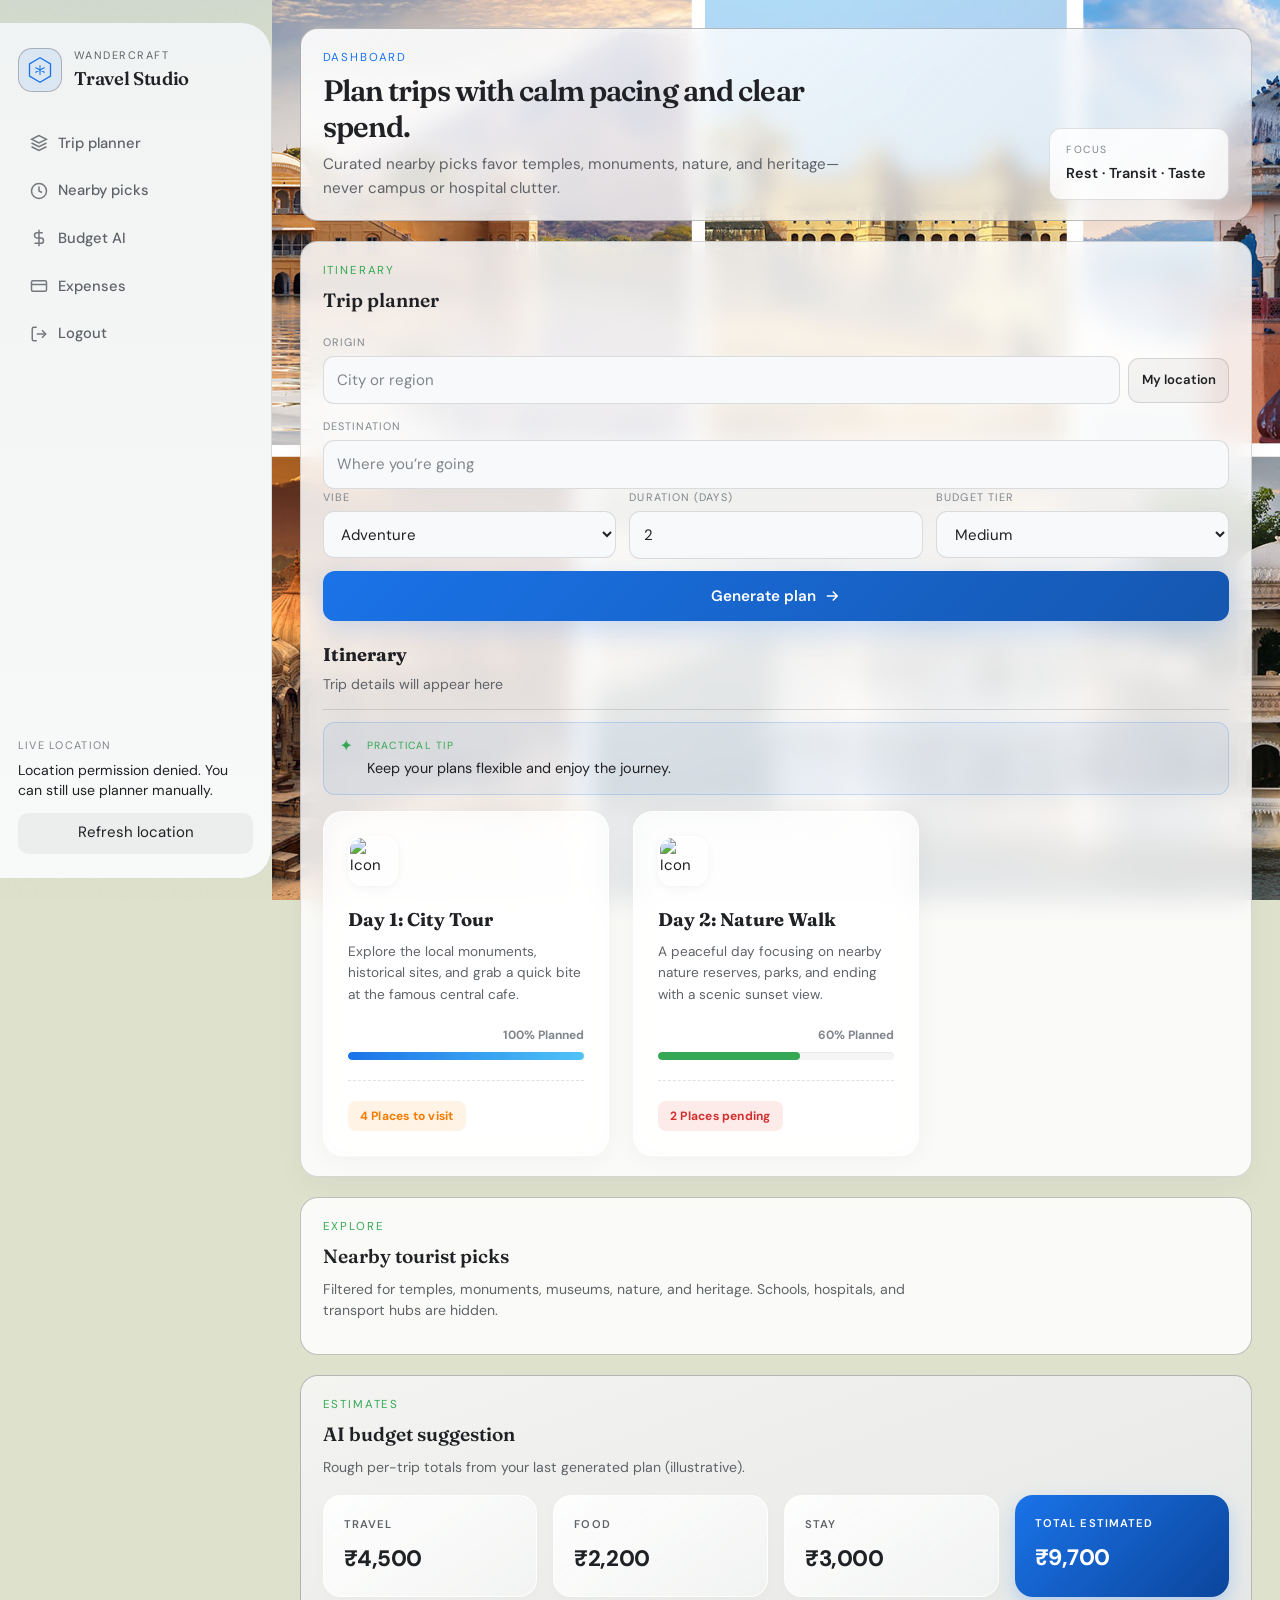
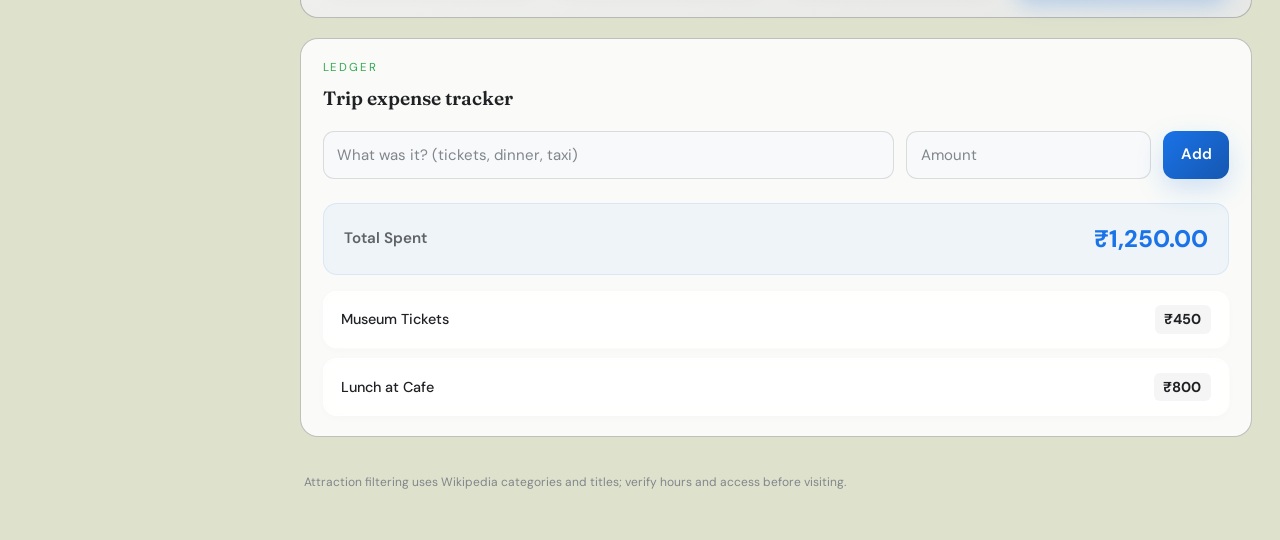
==== index.html @ 60b739f8 "Add files via upload" ====
<!DOCTYPE html>
<html lang="en">
<head>
  <meta charset="UTF-8" />
  <meta name="viewport" content="width=device-width, initial-scale=1.0" />
  <title>WanderCraft — Travel Dashboard</title>
  <link rel="preconnect" href="https://fonts.googleapis.com" />
  <link rel="preconnect" href="https://fonts.gstatic.com" crossorigin />
  <link href="https://fonts.googleapis.com/css2?family=Fraunces:ital,opsz,wght@9..144,500;9..144,600;9..144,700&family=DM+Sans:ital,opsz,wght@0,9..40,400;0,9..40,500;0,9..40,600;0,9..40,700&display=swap" rel="stylesheet" />
  <link rel="stylesheet" href="styles.css" />
</head>
<body>
  <div class="bg-mesh" aria-hidden="true"></div>
  <div class="bg-noise" aria-hidden="true"></div>

  <div class="app-shell">
    <aside class="sidebar">
      <div class="brand">
        <div class="brand__icon" aria-hidden="true">
          <svg width="28" height="28" viewBox="0 0 32 32" fill="none"><path d="M16 2L4 9v14l12 7 12-7V9L16 2z" stroke="currentColor" stroke-width="1.5" stroke-linejoin="round"/><path d="M16 11v10M11 13.5l10 5M21 13.5l-10 5" stroke="currentColor" stroke-width="1.2" stroke-linecap="round"/></svg>
        </div>
        <div>
          <p class="brand__eyebrow">WanderCraft</p>
          <h1 class="brand__title">Travel Studio</h1>
        </div>
      </div>

      <nav class="nav" aria-label="Primary">
        <a class="nav__link" href="#planner">
          <span class="nav__icon" aria-hidden="true"><svg width="18" height="18" viewBox="0 0 24 24" fill="none" stroke="currentColor" stroke-width="2"><path d="M12 2L2 7l10 5 10-5-10-5zM2 17l10 5 10-5M2 12l10 5 10-5"/></svg></span>
          Trip planner
        </a>
        <a class="nav__link" href="#nearby">
          <span class="nav__icon" aria-hidden="true"><svg width="18" height="18" viewBox="0 0 24 24" fill="none" stroke="currentColor" stroke-width="2"><circle cx="12" cy="12" r="10"/><path d="M12 6v6l4 2"/></svg></span>
          Nearby picks
        </a>
        <a class="nav__link" href="#budget">
          <span class="nav__icon" aria-hidden="true"><svg width="18" height="18" viewBox="0 0 24 24" fill="none" stroke="currentColor" stroke-width="2"><path d="M12 1v22M17 5H9.5a3.5 3.5 0 000 7h5a3.5 3.5 0 010 7H6"/></svg></span>
          Budget AI
        </a>
        <a class="nav__link" href="#expenses">
          <span class="nav__icon" aria-hidden="true"><svg width="18" height="18" viewBox="0 0 24 24" fill="none" stroke="currentColor" stroke-width="2"><rect x="2" y="5" width="20" height="14" rx="2"/><path d="M2 10h20"/></svg></span>
          Expenses
        </a>
        <a class="nav__link" href="login.html">
          <span class="nav__icon" aria-hidden="true"><svg width="18" height="18" viewBox="0 0 24 24" fill="none" stroke="currentColor" stroke-width="2"><path d="M9 21H5a2 2 0 0 1-2-2V5a2 2 0 0 1 2-2h4"/><path d="M16 17l5-5-5-5"/><path d="M21 12H9"/></svg></span>
          Logout
        </a>
      </nav>

      <div class="sidebar-card">
        <p class="sidebar-card__label">Live location</p>
        <p id="location-text" class="sidebar-card__value">Detecting…</p>
        <button id="detect-btn" class="btn btn--sidebar" type="button">Refresh location</button>
      </div>
    </aside>

    <main class="dashboard">
      <header class="hero">
        <div class="hero__copy">
          <p class="eyebrow">Dashboard</p>
          <h2 class="hero__title">Plan trips with calm pacing and clear spend.</h2>
          <p class="hero__sub">Curated nearby picks favor temples, monuments, nature, and heritage—never campus or hospital clutter.</p>
        </div>
        <div class="hero__stat" aria-hidden="true">
          <span class="hero__stat-label">Focus</span>
          <span class="hero__stat-value">Rest · Transit · Taste</span>
        </div>
      </header>

      <section class="panel panel--elevated" id="planner">
        <div class="panel__head">
          <div>
            <p class="eyebrow eyebrow--panel">Itinerary</p>
            <h3 class="panel__title">Trip planner</h3>
          </div>
        </div>
        <form id="trip-form" class="trip-form">
          <div class="field-grid">
            <label class="field">
              <span>Origin</span>
              <div class="field-inline">
                <input id="origin" name="origin" placeholder="City or region" required autocomplete="address-level2" />
                <button id="origin-location-btn" class="btn btn--field-action" type="button" title="Use current location as origin">
                  My location
                </button>
              </div>
            </label>
            <label class="field">
              <span>Destination</span>
              <input id="destination" name="destination" placeholder="Where you’re going" required />
            </label>
          </div>
          <div class="field-grid field-grid--3">
            <label class="field">
              <span>Vibe</span>
              <select id="vibe" name="vibe">
                <option value="adventure">Adventure</option>
                <option value="chill">Chill</option>
                <option value="history">History</option>
                <option value="food">Food</option>
                <option value="nature">Nature</option>
              </select>
            </label>
            <label class="field">
              <span>Duration (days)</span>
              <input id="duration" name="duration" type="number" min="1" max="14" value="2" />
            </label>
            <label class="field">
              <span>Budget tier</span>
              <select id="budget-tier" name="budget">
                <option value="low">Low</option>
                <option value="medium" selected>Medium</option>
                <option value="high">High</option>
              </select>
            </label>
          </div>
          <button class="btn btn--primary" type="submit">
            <span>Generate plan</span>
            <svg class="btn__chev" width="18" height="18" viewBox="0 0 24 24" fill="none" stroke="currentColor" stroke-width="2" aria-hidden="true"><path d="M5 12h14M13 6l6 6-6 6"/></svg>
          </button>
        </form>

        <div class="itinerary-wrap" id="result-section">
          <div class="result-bar">
            <h4 id="result-heading" class="result-bar__title" tabindex="-1">Itinerary</h4>
            <p id="result-meta" class="result-bar__meta">Trip details will appear here</p>
          </div>
          <div class="tip-card">
            <div class="tip-card__icon" aria-hidden="true">✦</div>
            <div>
              <p class="tip-card__label">Practical tip</p>
              <p id="tip-text" class="tip-card__body">Keep your plans flexible and enjoy the journey.</p>
            </div>
          </div>
          
          <div id="itinerary" class="itinerary-grid">
            
            <div class="itinerary-card">
              <div class="itinerary-card__header">
                <img src="https://via.placeholder.com/50" alt="Icon" class="itinerary-card__icon">
              </div>
              <div class="itinerary-card__body">
                <h3 class="itinerary-card__title">Day 1: City Tour</h3>
                <p class="itinerary-card__desc">Explore the local monuments, historical sites, and grab a quick bite at the famous central cafe.</p>
              </div>
              <div class="itinerary-card__progress">
                <div class="progress-info"><span>100% Planned</span></div>
                <div class="progress-bar"><div class="progress-fill" style="width: 100%;"></div></div>
              </div>
              <div class="itinerary-card__footer">
                <span class="status-tag status--warning">4 Places to visit</span>
              </div>
            </div>

            <div class="itinerary-card">
              <div class="itinerary-card__header">
                <img src="https://via.placeholder.com/50" alt="Icon" class="itinerary-card__icon">
              </div>
              <div class="itinerary-card__body">
                <h3 class="itinerary-card__title">Day 2: Nature Walk</h3>
                <p class="itinerary-card__desc">A peaceful day focusing on nearby nature reserves, parks, and ending with a scenic sunset view.</p>
              </div>
              <div class="itinerary-card__progress">
                <div class="progress-info"><span>60% Planned</span></div>
                <div class="progress-bar"><div class="progress-fill" style="width: 60%; background: var(--accent-2);"></div></div>
              </div>
              <div class="itinerary-card__footer">
                <span class="status-tag status--danger">2 Places pending</span>
              </div>
            </div>

          </div>
          </div>
      </section>

      <section class="panel" id="nearby">
        <div class="panel__head panel__head--split">
          <div>
            <p class="eyebrow eyebrow--panel">Explore</p>
            <h3 class="panel__title">Nearby tourist picks</h3>
            <p class="panel__lede">Filtered for temples, monuments, museums, nature, and heritage. Schools, hospitals, and transport hubs are hidden.</p>
          </div>
        </div>
        <div id="places" class="places-grid" role="list"></div>
      </section>

      <section class="panel panel--budget" id="budget">
        <div class="panel__head">
          <div>
            <p class="eyebrow eyebrow--panel">Estimates</p>
            <h3 class="panel__title">AI budget suggestion</h3>
            <p class="panel__lede">Rough per-trip totals from your last generated plan (illustrative).</p>
          </div>
        </div>
        <div id="budget-summary" class="budget-grid">
          <div class="budget-box">
            <p>Travel</p>
            <strong>₹4,500</strong>
          </div>
          <div class="budget-box">
            <p>Food</p>
            <strong>₹2,200</strong>
          </div>
          <div class="budget-box">
            <p>Stay</p>
            <strong>₹3,000</strong>
          </div>
          <div class="budget-box budget-box--total">
            <p>Total Estimated</p>
            <strong>₹9,700</strong>
          </div>
        </div>
      </section>

      <section class="panel" id="expenses">
        <div class="panel__head">
          <div>
            <p class="eyebrow eyebrow--panel">Ledger</p>
            <h3 class="panel__title">Trip expense tracker</h3>
          </div>
        </div>
        <form id="expense-form" class="expense-form">
          <input type="text" id="expense-note" placeholder="What was it? (tickets, dinner, taxi)" required />
          <input type="number" id="expense-amount" placeholder="Amount" step="0.01" min="0" required />
          <button class="btn btn--primary btn--compact" type="submit">Add</button>
        </form>
        <div class="expense-total">Total Spent <span id="expense-total">₹1,250.00</span></div>
        <ul id="expense-list" class="expense-list">
          <li>
            <span>Museum Tickets</span>
            <strong>₹450</strong>
          </li>
          <li>
            <span>Lunch at Cafe</span>
            <strong>₹800</strong>
          </li>
        </ul>
      </section>

      <p class="fine-print">Attraction filtering uses Wikipedia categories and titles; verify hours and access before visiting.</p>
    </main>
  </div>

  <script src="app.js"></script>
</body>
</html>
---- styles.css ----
/* WanderCraft — Dashboard UI (Refined & Modernized) */

:root {
  --bg-deep: #f8f9fa;
  --bg: #ffffff;
  --sidebar: #f1f3f4;
  --surface: #ffffff;
  --surface-2: #f8f9fa;
  --elevated: rgba(255, 255, 255, 0.9);
  --text: #202124;
  --muted: #5f6368;
  --muted-2: #80868b;
  --accent: #1a73e8;
  --accent-2: #34a853;
  --accent-dim: rgba(26, 115, 232, 0.1);
  --line: rgba(0, 0, 0, 0.12);
  --line-strong: rgba(0, 0, 0, 0.24);
  --radius: 18px;
  --radius-sm: 12px;
  --shadow: 0 2px 10px rgba(0, 0, 0, 0.1);
  --font: "DM Sans", system-ui, sans-serif;
  --font-display: "Fraunces", Georgia, serif;
}

*,
*::before,
*::after {
  box-sizing: border-box;
}

html {
  scroll-behavior: smooth;
}

body {
  margin: 0;
  min-height: 100vh;
  font-family: var(--font);
  font-size: 15px;
  line-height: 1.55;
  color: var(--text);
  background: #dee1cc;
}

.bg-mesh {
  position: fixed;
  inset: 0;
  pointer-events: none;
  z-index: 0;
  background:
    radial-gradient(ellipse 80% 50% at 10% -10%, rgba(26, 115, 232, 0.1), transparent 55%),
    radial-gradient(ellipse 60% 40% at 90% 10%, rgba(52, 168, 83, 0.08), transparent 50%),
    radial-gradient(ellipse 50% 35% at 50% 100%, rgba(251, 188, 5, 0.06), transparent 45%);
}

.bg-noise {
  position: fixed;
  inset: 0;
  pointer-events: none;
  z-index: 0;
  opacity: 0.035;
  background-image: url("data:image/svg+xml,%3Csvg viewBox='0 0 256 256' xmlns='http://www.w3.org/2000/svg'%3E%3Cfilter id='n'%3E%3CfeTurbulence type='fractalNoise' baseFrequency='0.85' numOctaves='3'/%3E%3C/filter%3E%3Crect width='100%25' height='100%25' filter='url(%23n)'/%3E%3C/svg%3E");
}

.app-shell {
  position: relative;
  z-index: 1;
  display: grid;
  grid-template-columns: minmax(0, 1fr);
  min-height: 100vh;
}

/* Sidebar */
.sidebar {
  position: fixed;
  left: 0;
  top: 2.5vh;
  border-radius: 0px 30px 30px 0px;
  align-self: start;
  width: 272px;
  height: 95vh;
  padding: 1.5rem 1.1rem;
  border-right: 1px solid var(--line);
  background: linear-gradient(180deg, rgba(241, 243, 244, 0.98) 0%, rgba(248, 249, 250, 0.98) 100%);
  backdrop-filter: blur(12px);
  -webkit-backdrop-filter: blur(12px);
  display: flex;
  flex-direction: column;
}

.brand {
  display: flex;
  gap: 0.75rem;
  align-items: center;
  margin-bottom: 1.75rem;
}

.brand__icon {
  width: 44px;
  height: 44px;
  border-radius: 14px;
  display: grid;
  place-items: center;
  color: var(--accent);
  background: var(--accent-dim);
  border: 1px solid var(--line-strong);
}

.brand__eyebrow {
  margin: 0;
  font-size: 0.68rem;
  letter-spacing: 0.14em;
  text-transform: uppercase;
  color: var(--muted);
}

.brand__title {
  margin: 0.1rem 0 0;
  font-family: var(--font-display);
  font-size: 1.15rem;
  font-weight: 600;
  letter-spacing: -0.02em;
}

.nav {
  display: flex;
  flex-direction: column;
  gap: 0.25rem;
  flex: 1;
}

.nav__link {
  display: flex;
  align-items: center;
  gap: 0.65rem;
  padding: 0.65rem 0.75rem;
  border-radius: var(--radius-sm);
  color: var(--muted);
  text-decoration: none;
  font-size: 0.92rem;
  font-weight: 500;
  transition: background 0.2s, color 0.2s, transform 0.15s;
}

.nav__link:hover {
  color: var(--text);
  background: rgba(0, 0, 0, 0.04);
}

.nav__link:focus-visible {
  outline: 2px solid var(--accent);
  outline-offset: 2px;
}

.nav__icon {
  display: grid;
  place-items: center;
  opacity: 0.85;
}

.sidebar-card {
  margin-top: auto;
  padding-top: 1.25rem;
}

.sidebar-card__label {
  margin: 0 0 0.35rem;
  font-size: 0.68rem;
  letter-spacing: 0.12em;
  text-transform: uppercase;
  color: var(--muted-2);
}

.sidebar-card__value {
  margin: 0 0 0.75rem;
  font-size: 0.88rem;
  color: var(--text);
  line-height: 1.45;
}

.btn--sidebar {
  width: 100%;
  padding: 0.55rem 0.75rem;
  font-size: 0.85rem;
  font-weight: 600;
  color: var(--text);
  background: rgba(0, 0, 0, 0.05);
  border: 1px solid var(--line);
  border-radius: 10px;
  cursor: pointer;
  transition: border-color 0.2s, background 0.2s;
}

.btn--sidebar:hover {
  border-color: var(--line-strong);
  background: rgba(0, 0, 0, 0.08);
}

/* Dashboard Content Area */
.dashboard {
  margin-left: 272px;
  padding: 1.75rem 1.75rem 3rem;
  display: flex;
  flex-direction: column;
  gap: 1.25rem;
  position: relative;
  z-index: 1;
}

/* Background Image Integration */
.dashboard::before {
  content: "";
  position: absolute;
  top: 0;
  left: 0;
  width: 100%;
  height: 100%;
  background-image: url('R.jpeg'); /* Make sure your image name is correct */
  background-size: cover;
  background-position: center;
  background-repeat: no-repeat;
  background-attachment: fixed;
  opacity: 1; /* Adjusted to look clean behind cards */
  z-index: -1;
  pointer-events: none; 
}

/* Hero Section */
.hero {
  display: flex;
  justify-content: space-between;
  align-items: flex-end;
  gap: 1.5rem;
  flex-wrap: wrap;
  padding: 1.25rem 1.35rem;
  border-radius: var(--radius);
  border: 1px solid var(--line-strong);
  background: linear-gradient(135deg, rgba(255,255,255,0.9), rgba(248, 249, 250, 0.6));
  backdrop-filter: blur(10px);
}

.hero__copy {
  max-width: 560px;
}

.eyebrow {
  margin: 0 0 0.4rem;
  font-size: 0.72rem;
  letter-spacing: 0.16em;
  text-transform: uppercase;
  color: var(--accent);
}

.eyebrow--panel {
  color: var(--accent-2);
}

.hero__title {
  margin: 0;
  font-family: var(--font-display);
  font-size: clamp(1.45rem, 2.5vw, 1.85rem);
  font-weight: 600;
  letter-spacing: -0.03em;
  line-height: 1.2;
}

.hero__sub {
  margin: 0.55rem 0 0;
  color: var(--muted);
  font-size: 0.95rem;
  max-width: 52ch;
}

.hero__stat {
  padding: 0.85rem 1rem;
  border-radius: var(--radius-sm);
  border: 1px solid var(--line);
  background: rgba(255, 255, 255, 0.8);
  min-width: 180px;
}

.hero__stat-label {
  display: block;
  font-size: 0.65rem;
  letter-spacing: 0.14em;
  text-transform: uppercase;
  color: var(--muted-2);
  margin-bottom: 0.25rem;
}

.hero__stat-value {
  font-size: 0.9rem;
  font-weight: 600;
  color: var(--text);
}

/* General Panels */
.panel {
  border-radius: var(--radius);
  background: rgba(255, 255, 255, 0.85);
  backdrop-filter: blur(12px);
  -webkit-backdrop-filter: blur(12px);
  padding: 1.25rem 1.35rem;
  border: 1px solid var(--line-strong);
}

.panel--elevated {
  border: 1px solid rgba(0,0,0,0.15);
  box-shadow: 0 8px 30px rgba(0,0,0,0.04);
}

.panel--budget {
  background: linear-gradient(160deg, rgba(248, 249, 250, 0.8) 0%, rgba(232, 234, 237, 0.8) 100%);
}

.panel__head {
  margin-bottom: 1.1rem;
}

.panel__head--split {
  margin-bottom: 0.75rem;
}

.panel__title {
  margin: 0.2rem 0 0;
  font-family: var(--font-display);
  font-size: 1.2rem;
  font-weight: 600;
}

.panel__lede {
  margin: 0.45rem 0 0;
  color: var(--muted);
  font-size: 0.88rem;
  max-width: 62ch;
  line-height: 1.5;
}

/* Forms & Inputs */
.field-grid {
  display: grid;
  gap: 0.85rem;
}

.field-grid--3 {
  grid-template-columns: repeat(3, minmax(0, 1fr));
}

.field {
  display: flex;
  flex-direction: column;
  gap: 0.35rem;
}

.field-inline {
  display: grid;
  grid-template-columns: 1fr auto;
  gap: 0.5rem;
  align-items: center;
}

.field span {
  font-size: 0.68rem;
  letter-spacing: 0.1em;
  text-transform: uppercase;
  color: var(--muted-2);
}

input,
select {
  font: inherit;
  padding: 0.72rem 0.85rem;
  border-radius: 11px;
  border: 1px solid var(--line);
  background: var(--surface-2);
  color: var(--text);
  transition: border-color 0.2s, box-shadow 0.2s;
}

input::placeholder {
  color: var(--muted-2);
}

input:focus,
select:focus {
  outline: none;
  border-color: rgba(26, 115, 232, 0.4);
  box-shadow: 0 0 0 3px var(--accent-dim);
}

/* Buttons */
.btn {
  font: inherit;
  cursor: pointer;
  border: none;
  display: inline-flex;
  align-items: center;
  justify-content: center;
  gap: 0.45rem;
}

.btn--primary {
  margin-top: 0.75rem;
  width: 100%;
  padding: 0.82rem 1rem;
  border-radius: 12px;
  font-weight: 600;
  font-size: 0.95rem;
  color: #ffffff; /* text white to pop on gradient */
  background: linear-gradient(135deg, var(--accent), #1557b0);
  box-shadow: 0 10px 28px rgba(26, 115, 232, 0.2);
  transition: transform 0.15s, box-shadow 0.2s;
}

.btn--primary:hover {
  transform: translateY(-1px);
  box-shadow: 0 14px 34px rgba(26, 115, 232, 0.25);
}

.btn--compact {
  margin-top: 0;
  width: auto;
  padding: 0.72rem 1.1rem;
}

.btn__chev {
  transition: transform 0.2s;
}

.btn--primary:hover .btn__chev {
  transform: translateX(3px);
}

.btn--field-action {
  padding: 0.7rem 0.8rem;
  border-radius: 11px;
  border: 1px solid var(--line);
  background: rgba(0, 0, 0, 0.04);
  color: var(--text);
  font-size: 0.82rem;
  font-weight: 600;
  white-space: nowrap;
  transition: border-color 0.2s, background 0.2s;
}

.btn--field-action:hover {
  border-color: var(--line-strong);
  background: rgba(0, 0, 0, 0.08);
}


/* =========================================
   1. ITINERARY (Modern Project Cards)
   ========================================= */
.itinerary-wrap[hidden] {
  display: none;
}

.result-bar {
  display: flex;
  flex-direction: column;
  gap: 0.25rem;
  margin: 1.25rem 0 0.75rem;
  padding-bottom: 0.85rem;
  border-bottom: 1px solid var(--line);
}

.result-bar__title {
  margin: 0;
  font-family: var(--font-display);
  font-size: 1.15rem;
}

.result-bar__title:focus {
  outline: none;
}

.result-bar__title:focus-visible {
  outline: 2px solid var(--accent);
  outline-offset: 3px;
  border-radius: 4px;
}

.result-bar__meta {
  margin: 0;
  font-size: 0.88rem;
  color: var(--muted);
}

.tip-card {
  display: flex;
  gap: 0.85rem;
  align-items: flex-start;
  padding: 0.9rem 1rem;
  border-radius: var(--radius-sm);
  border: 1px solid rgba(26, 115, 232, 0.2);
  background: rgba(26, 115, 232, 0.05);
  margin-bottom: 1rem;
}

.tip-card__icon {
  font-size: 1rem;
  color: var(--accent-2);
  line-height: 1;
}

.tip-card__label {
  margin: 0;
  font-size: 0.65rem;
  letter-spacing: 0.12em;
  text-transform: uppercase;
  color: var(--accent-2);
}

.tip-card__body {
  margin: 0.2rem 0 0;
  font-size: 0.9rem;
  color: var(--text);
}

/* Modern Grid Configuration */
.itinerary-grid {
  display: grid;
  grid-template-columns: repeat(auto-fill, minmax(280px, 1fr));
  gap: 1.5rem;
  margin-top: 1rem;
}

.itinerary-card {
  background: rgba(255, 255, 255, 0.6);
  backdrop-filter: blur(16px);
  -webkit-backdrop-filter: blur(16px);
  border: 1px solid rgba(255, 255, 255, 0.9);
  border-radius: 20px;
  padding: 1.5rem;
  display: flex;
  flex-direction: column;
  gap: 1.25rem;
  box-shadow: 0 4px 24px rgba(0, 0, 0, 0.04);
  transition: all 0.3s cubic-bezier(0.4, 0, 0.2, 1);
}

.itinerary-card:hover {
  transform: translateY(-4px);
  box-shadow: 0 12px 32px rgba(26, 115, 232, 0.08);
  background: rgba(255, 255, 255, 0.85);
  border-color: rgba(26, 115, 232, 0.2);
}

.itinerary-card__header {
  display: flex;
  justify-content: space-between;
  align-items: flex-start;
}

.itinerary-card__icon {
  width: 50px;
  height: 50px;
  border-radius: 14px;
  object-fit: cover;
  border: 2px solid var(--surface);
  box-shadow: 0 2px 10px rgba(0,0,0,0.05);
}

.itinerary-card__title {
  margin: 0;
  font-family: var(--font-display);
  font-size: 1.15rem;
  font-weight: 700;
  color: var(--text);
}

.itinerary-card__desc {
  margin: 0.4rem 0 0;
  font-size: 0.85rem;
  color: var(--muted);
  line-height: 1.6;
}

.itinerary-card__progress {
  margin-top: auto;
}

.progress-info {
  display: flex;
  justify-content: flex-end;
  font-size: 0.75rem;
  color: var(--muted-2);
  margin-bottom: 0.5rem;
  font-weight: 700;
}

.progress-bar {
  height: 8px;
  background: rgba(0, 0, 0, 0.04);
  border-radius: 8px;
  overflow: hidden;
  box-shadow: inset 0 1px 2px rgba(0,0,0,0.05);
}

.progress-fill {
  height: 100%;
  background: linear-gradient(90deg, var(--accent), #4fc3f7);
  border-radius: 8px;
  transition: width 0.8s ease-out;
}

.itinerary-card__footer {
  display: flex;
  justify-content: space-between;
  align-items: center;
  padding-top: 1.25rem;
  border-top: 1px dashed var(--line);
}

.status-tag {
  padding: 0.35rem 0.75rem;
  border-radius: 8px;
  font-size: 0.75rem;
  font-weight: 700;
  letter-spacing: 0.02em;
}

.status--danger { background: rgba(229, 57, 53, 0.1); color: #d32f2f; }
.status--warning { background: rgba(251, 140, 0, 0.1); color: #f57c00; }
.status--success { background: rgba(52, 168, 83, 0.1); color: var(--accent-2); }


/* =========================================
   NEARBY PLACES (Unchanged but adapted)
   ========================================= */
.places-grid {
  display: grid;
  grid-template-columns: repeat(auto-fill, minmax(240px, 1fr));
  gap: 1rem;
}

.places-status {
  display: flex;
  align-items: center;
  gap: 0.5rem;
  margin: 0;
  color: var(--muted);
  font-size: 0.9rem;
}

.places-status__dot {
  width: 8px;
  height: 8px;
  border-radius: 50%;
  background: var(--accent);
  animation: pulse 1.4s ease-in-out infinite;
}

@keyframes pulse {
  0%, 100% { opacity: 1; transform: scale(1); }
  50% { opacity: 0.45; transform: scale(0.9); }
}

.places-empty {
  margin: 0;
  padding: 1rem;
  color: var(--muted);
  font-size: 0.9rem;
  border: 1px dashed var(--line);
  border-radius: var(--radius-sm);
}

.place-card {
  position: relative;
  border-radius: 16px;
  border: 1px solid rgba(255,255,255,0.8);
  background: rgba(255,255,255,0.6);
  backdrop-filter: blur(8px);
  overflow: hidden;
  transition: transform 0.2s, box-shadow 0.2s, border-color 0.2s;
  outline: none;
}

.place-card:hover,
.place-card:focus-visible {
  transform: translateY(-3px);
  border-color: rgba(26, 115, 232, 0.2);
  box-shadow: 0 16px 36px rgba(0, 0, 0, 0.1);
}

.place-card__media {
  aspect-ratio: 16 / 10;
  background: linear-gradient(135deg, #e8eaed, #f1f3f4);
  overflow: hidden;
}

.place-card__media img {
  width: 100%;
  height: 100%;
  object-fit: cover;
  display: block;
}

.place-card__body {
  padding: 0.85rem 0.95rem 1rem;
}

.place-card__badge {
  display: inline-block;
  font-size: 0.65rem;
  letter-spacing: 0.08em;
  text-transform: uppercase;
  color: var(--accent-2);
  margin-bottom: 0.35rem;
}

.place-card h4 {
  margin: 0 0 0.35rem;
  font-size: 0.98rem;
  font-weight: 600;
  line-height: 1.3;
}

.place-card__meta {
  margin: 0;
  font-size: 0.8rem;
  color: var(--muted);
}

/* =========================================
   2. BUDGET / ESTIMATES (Aesthetic Stats)
   ========================================= */
.budget-grid {
  display: grid;
  grid-template-columns: repeat(auto-fit, minmax(140px, 1fr));
  gap: 1rem;
}

.budget-box {
  padding: 1.25rem;
  border-radius: 18px;
  background: linear-gradient(145deg, rgba(255,255,255,0.9), rgba(248,249,250,0.5));
  border: 1px solid rgba(255, 255, 255, 0.8);
  box-shadow: 0 4px 15px rgba(0, 0, 0, 0.02);
  transition: transform 0.2s ease, box-shadow 0.2s ease;
}

.budget-box:hover {
  transform: translateY(-3px);
  box-shadow: 0 8px 25px rgba(0, 0, 0, 0.06);
}

.budget-box p {
  margin: 0;
  font-size: 0.7rem;
  letter-spacing: 0.1em;
  text-transform: uppercase;
  color: var(--muted);
  font-weight: 600;
}

.budget-box strong {
  display: block;
  margin-top: 0.5rem;
  font-size: 1.4rem;
  font-weight: 800;
  color: var(--text);
  font-variant-numeric: tabular-nums;
  letter-spacing: -0.02em;
}

.budget-box--total {
  background: linear-gradient(135deg, var(--accent), #0b459c);
  border: none;
  box-shadow: 0 8px 20px rgba(26, 115, 232, 0.25);
}

.budget-box--total p, 
.budget-box--total strong {
  color: #ffffff;
}

.budget-empty {
  grid-column: 1 / -1;
  padding: 1.5rem;
  text-align: center;
  color: var(--muted);
  font-size: 0.95rem;
  border: 2px dashed rgba(0, 0, 0, 0.08);
  border-radius: 16px;
  background: rgba(255, 255, 255, 0.4);
}

/* =========================================
   3. EXPENSES / LEDGER (Floating Glass List)
   ========================================= */
.expense-form {
  display: grid;
  grid-template-columns: 1.4fr 0.6fr auto;
  gap: 0.75rem;
  align-items: stretch;
  margin-bottom: 1.5rem;
}

.expense-total {
  display: flex;
  justify-content: space-between;
  align-items: center;
  padding: 1rem 1.25rem;
  background: rgba(26, 115, 232, 0.05);
  border-radius: 14px;
  margin: 1rem 0;
  font-size: 0.95rem;
  font-weight: 600;
  color: var(--muted);
  border: 1px solid rgba(26, 115, 232, 0.1);
}

.expense-total span {
  font-size: 1.5rem;
  font-weight: 800;
  color: var(--accent);
  font-variant-numeric: tabular-nums;
}

.expense-list {
  list-style: none;
  margin: 0;
  padding: 0;
  display: flex;
  flex-direction: column;
  gap: 0.6rem;
}

.expense-list li {
  display: flex;
  justify-content: space-between;
  align-items: center;
  gap: 0.75rem;
  padding: 0.85rem 1.1rem;
  border-radius: 14px;
  background: rgba(255, 255, 255, 0.6);
  backdrop-filter: blur(8px);
  border: 1px solid rgba(255, 255, 255, 0.9);
  box-shadow: 0 2px 8px rgba(0, 0, 0, 0.02);
  font-size: 0.9rem;
  transition: all 0.2s ease;
}

.expense-list li:hover {
  transform: scale(1.01);
  background: rgba(255, 255, 255, 0.9);
  box-shadow: 0 6px 16px rgba(0, 0, 0, 0.06);
  border-color: rgba(26, 115, 232, 0.15);
}

.expense-list span {
  color: var(--text);
  font-weight: 500;
}

.expense-list strong {
  font-variant-numeric: tabular-nums;
  color: var(--text);
  font-weight: 700;
  background: rgba(0,0,0,0.04);
  padding: 0.2rem 0.6rem;
  border-radius: 6px;
}

.fine-print {
  margin: 1rem 0 0;
  padding: 0 0.25rem;
  font-size: 0.75rem;
  color: var(--muted-2);
  max-width: 70ch;
}

/* Responsive */
@media (max-width: 1024px) {
  .app-shell {
    grid-template-columns: 1fr;
  }

  .sidebar {
    position: static;
    height: auto;
    width: auto;
    border-radius: 0;
    border-right: none;
    border-bottom: 1px solid var(--line);
  }

  .dashboard {
    margin-left: 0;
  }

  .sidebar-card {
    margin-top: 1.25rem;
  }

  .field-grid--3,
  .expense-form {
    grid-template-columns: 1fr;
  }

  .btn--compact {
    width: 100%;
  }
}
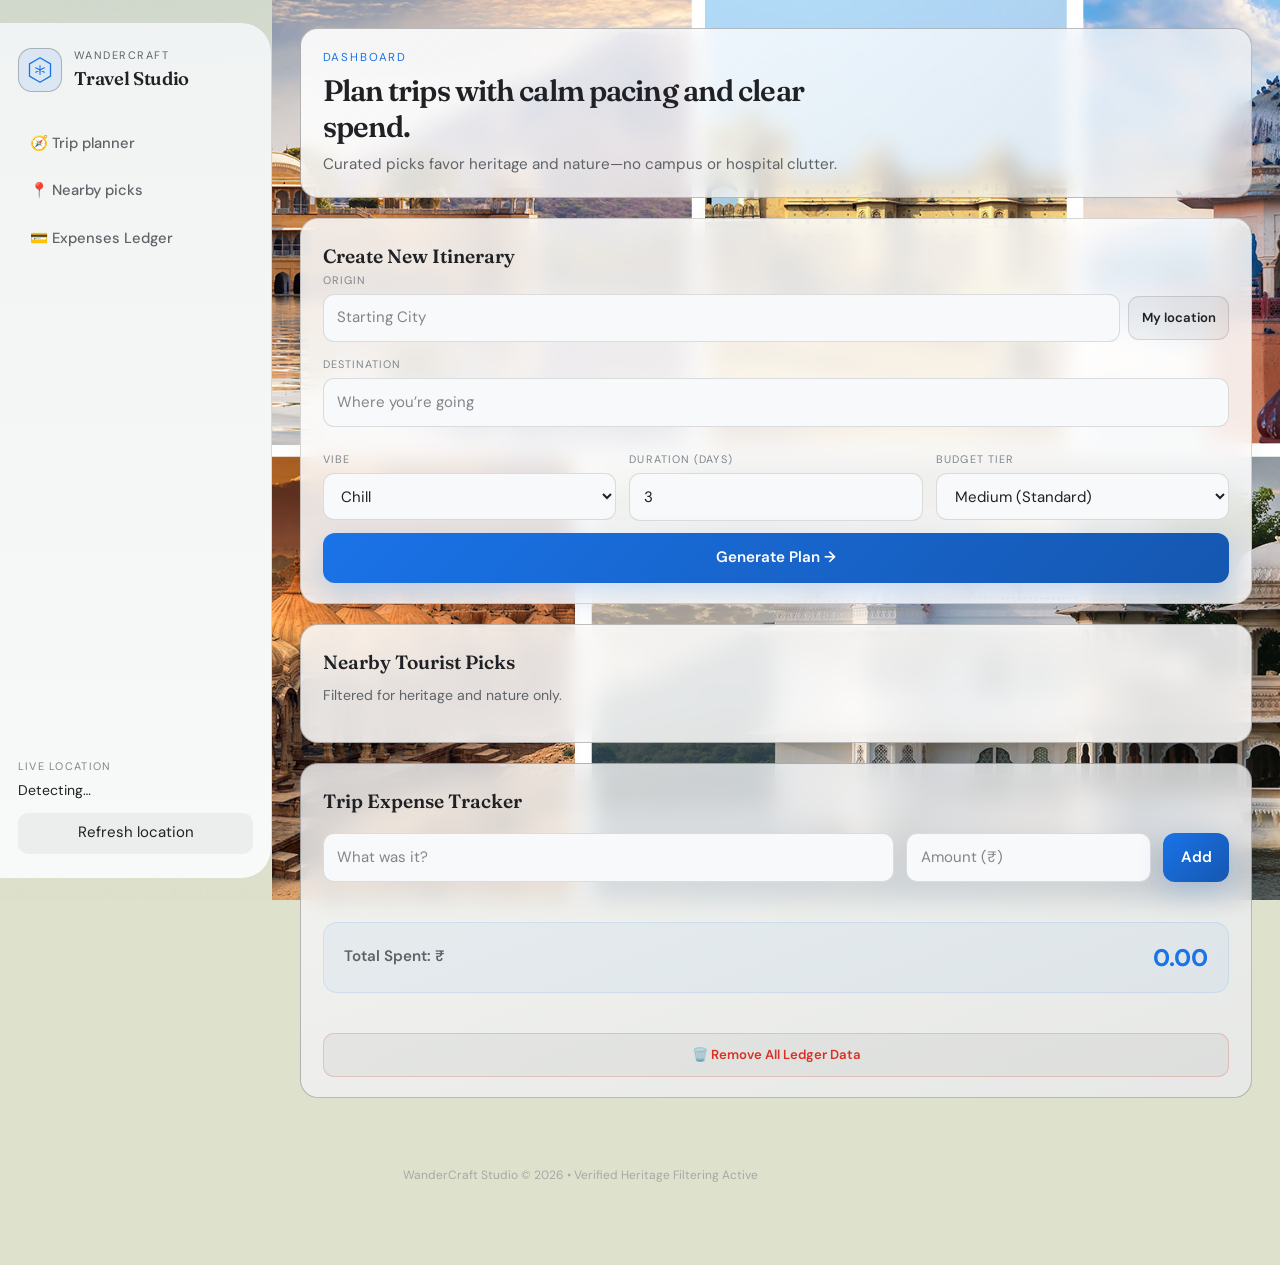
==== commit 5f657a34: "Update index.html" ====
--- a/index.html
+++ b/index.html
@@ -3,10 +3,10 @@
 <head>
   <meta charset="UTF-8" />
   <meta name="viewport" content="width=device-width, initial-scale=1.0" />
-  <title>WanderCraft — Travel Dashboard</title>
+  <title>WanderCraft — Travel Studio</title>
   <link rel="preconnect" href="https://fonts.googleapis.com" />
   <link rel="preconnect" href="https://fonts.gstatic.com" crossorigin />
-  <link href="https://fonts.googleapis.com/css2?family=Fraunces:ital,opsz,wght@9..144,500;9..144,600;9..144,700&family=DM+Sans:ital,opsz,wght@0,9..40,400;0,9..40,500;0,9..40,600;0,9..40,700&display=swap" rel="stylesheet" />
+  <link href="https://fonts.googleapis.com/css2?family=Fraunces:wght@600;700&family=DM+Sans:wght@400;500;700&display=swap" rel="stylesheet" />
   <link rel="stylesheet" href="styles.css" />
 </head>
 <body>
@@ -17,7 +17,10 @@
     <aside class="sidebar">
       <div class="brand">
         <div class="brand__icon" aria-hidden="true">
-          <svg width="28" height="28" viewBox="0 0 32 32" fill="none"><path d="M16 2L4 9v14l12 7 12-7V9L16 2z" stroke="currentColor" stroke-width="1.5" stroke-linejoin="round"/><path d="M16 11v10M11 13.5l10 5M21 13.5l-10 5" stroke="currentColor" stroke-width="1.2" stroke-linecap="round"/></svg>
+          <svg width="28" height="28" viewBox="0 0 32 32" fill="none">
+            <path d="M16 2L4 9v14l12 7 12-7V9L16 2z" stroke="currentColor" stroke-width="1.5" stroke-linejoin="round"/>
+            <path d="M16 11v10M11 13.5l10 5M21 13.5l-10 5" stroke="currentColor" stroke-width="1.2" stroke-linecap="round"/>
+          </svg>
         </div>
         <div>
           <p class="brand__eyebrow">WanderCraft</p>
@@ -26,26 +29,9 @@
       </div>
 
       <nav class="nav" aria-label="Primary">
-        <a class="nav__link" href="#planner">
-          <span class="nav__icon" aria-hidden="true"><svg width="18" height="18" viewBox="0 0 24 24" fill="none" stroke="currentColor" stroke-width="2"><path d="M12 2L2 7l10 5 10-5-10-5zM2 17l10 5 10-5M2 12l10 5 10-5"/></svg></span>
-          Trip planner
-        </a>
-        <a class="nav__link" href="#nearby">
-          <span class="nav__icon" aria-hidden="true"><svg width="18" height="18" viewBox="0 0 24 24" fill="none" stroke="currentColor" stroke-width="2"><circle cx="12" cy="12" r="10"/><path d="M12 6v6l4 2"/></svg></span>
-          Nearby picks
-        </a>
-        <a class="nav__link" href="#budget">
-          <span class="nav__icon" aria-hidden="true"><svg width="18" height="18" viewBox="0 0 24 24" fill="none" stroke="currentColor" stroke-width="2"><path d="M12 1v22M17 5H9.5a3.5 3.5 0 000 7h5a3.5 3.5 0 010 7H6"/></svg></span>
-          Budget AI
-        </a>
-        <a class="nav__link" href="#expenses">
-          <span class="nav__icon" aria-hidden="true"><svg width="18" height="18" viewBox="0 0 24 24" fill="none" stroke="currentColor" stroke-width="2"><rect x="2" y="5" width="20" height="14" rx="2"/><path d="M2 10h20"/></svg></span>
-          Expenses
-        </a>
-        <a class="nav__link" href="login.html">
-          <span class="nav__icon" aria-hidden="true"><svg width="18" height="18" viewBox="0 0 24 24" fill="none" stroke="currentColor" stroke-width="2"><path d="M9 21H5a2 2 0 0 1-2-2V5a2 2 0 0 1 2-2h4"/><path d="M16 17l5-5-5-5"/><path d="M21 12H9"/></svg></span>
-          Logout
-        </a>
+        <a class="nav__link" href="#planner">🧭 Trip planner</a>
+        <a class="nav__link" href="#nearby">📍 Nearby picks</a>
+        <a class="nav__link" href="#expenses">💳 Expenses Ledger</a>
       </nav>
 
       <div class="sidebar-card">
@@ -60,30 +46,19 @@
         <div class="hero__copy">
           <p class="eyebrow">Dashboard</p>
           <h2 class="hero__title">Plan trips with calm pacing and clear spend.</h2>
-          <p class="hero__sub">Curated nearby picks favor temples, monuments, nature, and heritage—never campus or hospital clutter.</p>
-        </div>
-        <div class="hero__stat" aria-hidden="true">
-          <span class="hero__stat-label">Focus</span>
-          <span class="hero__stat-value">Rest · Transit · Taste</span>
+          <p class="hero__sub">Curated picks favor heritage and nature—no campus or hospital clutter.</p>
         </div>
       </header>
 
       <section class="panel panel--elevated" id="planner">
-        <div class="panel__head">
-          <div>
-            <p class="eyebrow eyebrow--panel">Itinerary</p>
-            <h3 class="panel__title">Trip planner</h3>
-          </div>
-        </div>
+        <h3 class="panel__title">Create New Itinerary</h3>
         <form id="trip-form" class="trip-form">
           <div class="field-grid">
             <label class="field">
               <span>Origin</span>
               <div class="field-inline">
-                <input id="origin" name="origin" placeholder="City or region" required autocomplete="address-level2" />
-                <button id="origin-location-btn" class="btn btn--field-action" type="button" title="Use current location as origin">
-                  My location
-                </button>
+                <input id="origin" name="origin" placeholder="Starting City" required />
+                <button id="origin-location-btn" class="btn btn--field-action" type="button">My location</button>
               </div>
             </label>
             <label class="field">
@@ -91,12 +66,13 @@
               <input id="destination" name="destination" placeholder="Where you’re going" required />
             </label>
           </div>
-          <div class="field-grid field-grid--3">
+          
+          <div class="field-grid field-grid--3" style="margin-top: 1.5rem;">
             <label class="field">
               <span>Vibe</span>
               <select id="vibe" name="vibe">
                 <option value="adventure">Adventure</option>
-                <option value="chill">Chill</option>
+                <option value="chill" selected>Chill</option>
                 <option value="history">History</option>
                 <option value="food">Food</option>
                 <option value="nature">Nature</option>
@@ -104,144 +80,69 @@
             </label>
             <label class="field">
               <span>Duration (days)</span>
-              <input id="duration" name="duration" type="number" min="1" max="14" value="2" />
+              <input id="duration" name="duration" type="number" min="1" max="30" value="3" />
             </label>
             <label class="field">
               <span>Budget tier</span>
-              <select id="budget-tier" name="budget">
-                <option value="low">Low</option>
-                <option value="medium" selected>Medium</option>
-                <option value="high">High</option>
+              <select id="budget" name="budget">
+                <option value="low">Low (Backpacker)</option>
+                <option value="medium" selected>Medium (Standard)</option>
+                <option value="high">High (Luxury)</option>
               </select>
             </label>
           </div>
-          <button class="btn btn--primary" type="submit">
-            <span>Generate plan</span>
-            <svg class="btn__chev" width="18" height="18" viewBox="0 0 24 24" fill="none" stroke="currentColor" stroke-width="2" aria-hidden="true"><path d="M5 12h14M13 6l6 6-6 6"/></svg>
-          </button>
+          <button class="btn btn--primary" type="submit">Generate Plan →</button>
         </form>
 
-        <div class="itinerary-wrap" id="result-section">
+        <div id="result-section" class="itinerary-wrap" hidden style="margin-top: 2rem; border-top: 1px solid rgba(0,0,0,0.1); padding-top: 2rem;">
           <div class="result-bar">
-            <h4 id="result-heading" class="result-bar__title" tabindex="-1">Itinerary</h4>
-            <p id="result-meta" class="result-bar__meta">Trip details will appear here</p>
+            <h4 id="result-heading" class="result-bar__title">Itinerary</h4>
+            <p id="result-meta" class="result-bar__meta"></p>
           </div>
           <div class="tip-card">
-            <div class="tip-card__icon" aria-hidden="true">✦</div>
-            <div>
-              <p class="tip-card__label">Practical tip</p>
-              <p id="tip-text" class="tip-card__body">Keep your plans flexible and enjoy the journey.</p>
-            </div>
+            <p id="tip-text" class="tip-card__body"></p>
           </div>
           
           <div id="itinerary" class="itinerary-grid">
-            
-            <div class="itinerary-card">
-              <div class="itinerary-card__header">
-                <img src="https://via.placeholder.com/50" alt="Icon" class="itinerary-card__icon">
-              </div>
-              <div class="itinerary-card__body">
-                <h3 class="itinerary-card__title">Day 1: City Tour</h3>
-                <p class="itinerary-card__desc">Explore the local monuments, historical sites, and grab a quick bite at the famous central cafe.</p>
-              </div>
-              <div class="itinerary-card__progress">
-                <div class="progress-info"><span>100% Planned</span></div>
-                <div class="progress-bar"><div class="progress-fill" style="width: 100%;"></div></div>
-              </div>
-              <div class="itinerary-card__footer">
-                <span class="status-tag status--warning">4 Places to visit</span>
-              </div>
             </div>
 
-            <div class="itinerary-card">
-              <div class="itinerary-card__header">
-                <img src="https://via.placeholder.com/50" alt="Icon" class="itinerary-card__icon">
-              </div>
-              <div class="itinerary-card__body">
-                <h3 class="itinerary-card__title">Day 2: Nature Walk</h3>
-                <p class="itinerary-card__desc">A peaceful day focusing on nearby nature reserves, parks, and ending with a scenic sunset view.</p>
-              </div>
-              <div class="itinerary-card__progress">
-                <div class="progress-info"><span>60% Planned</span></div>
-                <div class="progress-bar"><div class="progress-fill" style="width: 60%; background: var(--accent-2);"></div></div>
-              </div>
-              <div class="itinerary-card__footer">
-                <span class="status-tag status--danger">2 Places pending</span>
-              </div>
+          <h3 class="panel__title" style="margin-top: 2.5rem;">Budget Estimates</h3>
+          <div id="budget-summary" class="budget-grid">
             </div>
+        </div>
+      </section>
 
-          </div>
+      <section class="panel" id="nearby">
+        <h3 class="panel__title">Nearby Tourist Picks</h3>
+        <p class="panel__lede" style="margin-bottom: 1rem; color: #5f6368;">Filtered for heritage and nature only.</p>
+        <div id="places" class="places-grid">
           </div>
       </section>
 
-      <section class="panel" id="nearby">
-        <div class="panel__head panel__head--split">
-          <div>
-            <p class="eyebrow eyebrow--panel">Explore</p>
-            <h3 class="panel__title">Nearby tourist picks</h3>
-            <p class="panel__lede">Filtered for temples, monuments, museums, nature, and heritage. Schools, hospitals, and transport hubs are hidden.</p>
-          </div>
-        </div>
-        <div id="places" class="places-grid" role="list"></div>
+      <section class="panel panel--budget" id="expenses">
+        <h3 class="panel__title">Trip Expense Tracker</h3>
+        <form id="expense-form" class="expense-form" style="margin-top: 1rem;">
+          <input type="text" id="expense-note" placeholder="What was it?" required />
+          <input type="number" id="expense-amount" placeholder="Amount (₹)" step="0.01" required />
+          <button class="btn btn--primary btn--compact" type="submit">Add</button>
+        </form>
+        
+        <ul id="expense-list" class="expense-list">
+          </ul>
+        
+        <div class="expense-total">Total Spent: ₹<span id="expense-total">0.00</span></div>
+        
+        <button onclick="clearAllData()" class="btn btn--field-action" style="margin-top: 1.5rem; width: 100%; color: #d93025; border-color: rgba(217, 48, 37, 0.2);">
+          🗑️ Remove All Ledger Data
+        </button>
       </section>
 
-      <section class="panel panel--budget" id="budget">
-        <div class="panel__head">
-          <div>
-            <p class="eyebrow eyebrow--panel">Estimates</p>
-            <h3 class="panel__title">AI budget suggestion</h3>
-            <p class="panel__lede">Rough per-trip totals from your last generated plan (illustrative).</p>
-          </div>
-        </div>
-        <div id="budget-summary" class="budget-grid">
-          <div class="budget-box">
-            <p>Travel</p>
-            <strong>₹4,500</strong>
-          </div>
-          <div class="budget-box">
-            <p>Food</p>
-            <strong>₹2,200</strong>
-          </div>
-          <div class="budget-box">
-            <p>Stay</p>
-            <strong>₹3,000</strong>
-          </div>
-          <div class="budget-box budget-box--total">
-            <p>Total Estimated</p>
-            <strong>₹9,700</strong>
-          </div>
-        </div>
-      </section>
-
-      <section class="panel" id="expenses">
-        <div class="panel__head">
-          <div>
-            <p class="eyebrow eyebrow--panel">Ledger</p>
-            <h3 class="panel__title">Trip expense tracker</h3>
-          </div>
-        </div>
-        <form id="expense-form" class="expense-form">
-          <input type="text" id="expense-note" placeholder="What was it? (tickets, dinner, taxi)" required />
-          <input type="number" id="expense-amount" placeholder="Amount" step="0.01" min="0" required />
-          <button class="btn btn--primary btn--compact" type="submit">Add</button>
-        </form>
-        <div class="expense-total">Total Spent <span id="expense-total">₹1,250.00</span></div>
-        <ul id="expense-list" class="expense-list">
-          <li>
-            <span>Museum Tickets</span>
-            <strong>₹450</strong>
-          </li>
-          <li>
-            <span>Lunch at Cafe</span>
-            <strong>₹800</strong>
-          </li>
-        </ul>
-      </section>
-
-      <p class="fine-print">Attraction filtering uses Wikipedia categories and titles; verify hours and access before visiting.</p>
+      <p class="fine-print" style="text-align: center; padding: 2rem; opacity: 0.6;">
+        WanderCraft Studio © 2026 • Verified Heritage Filtering Active
+      </p>
     </main>
   </div>
 
   <script src="app.js"></script>
 </body>
-</html>+</html>
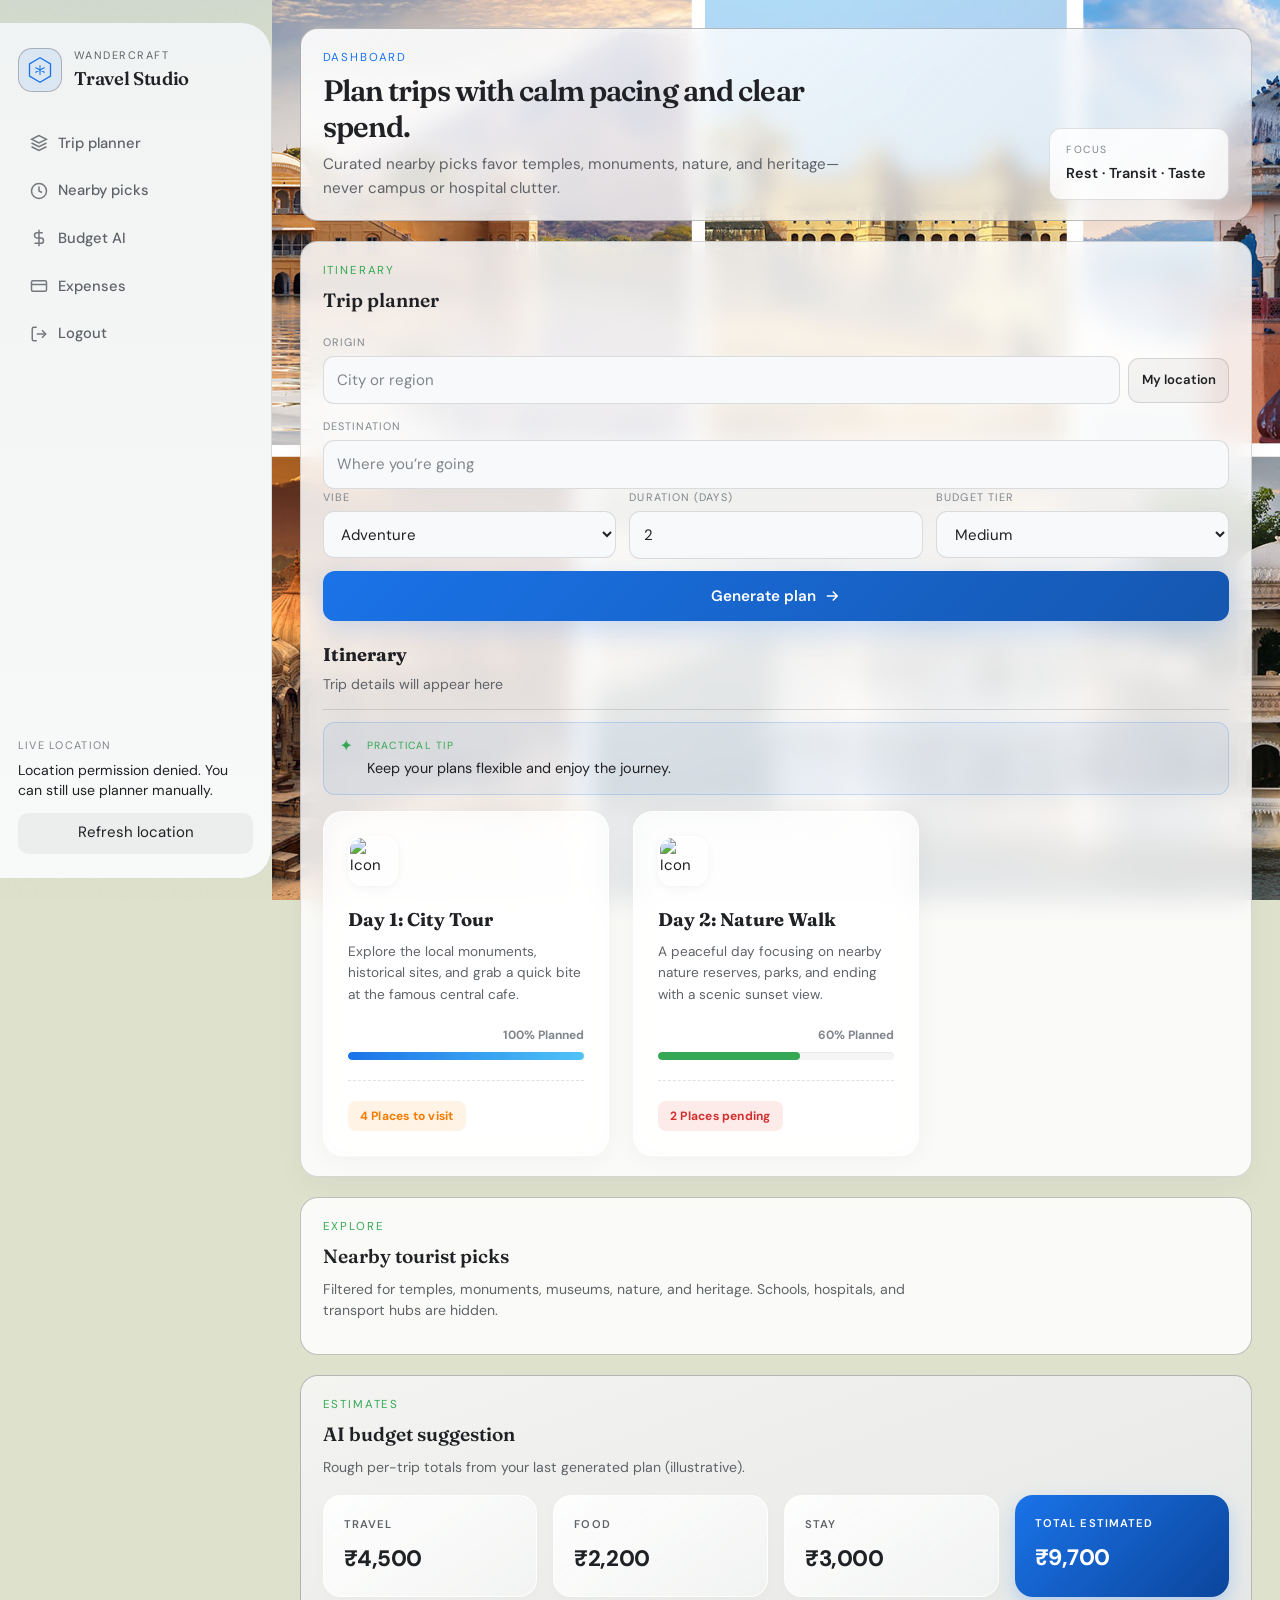
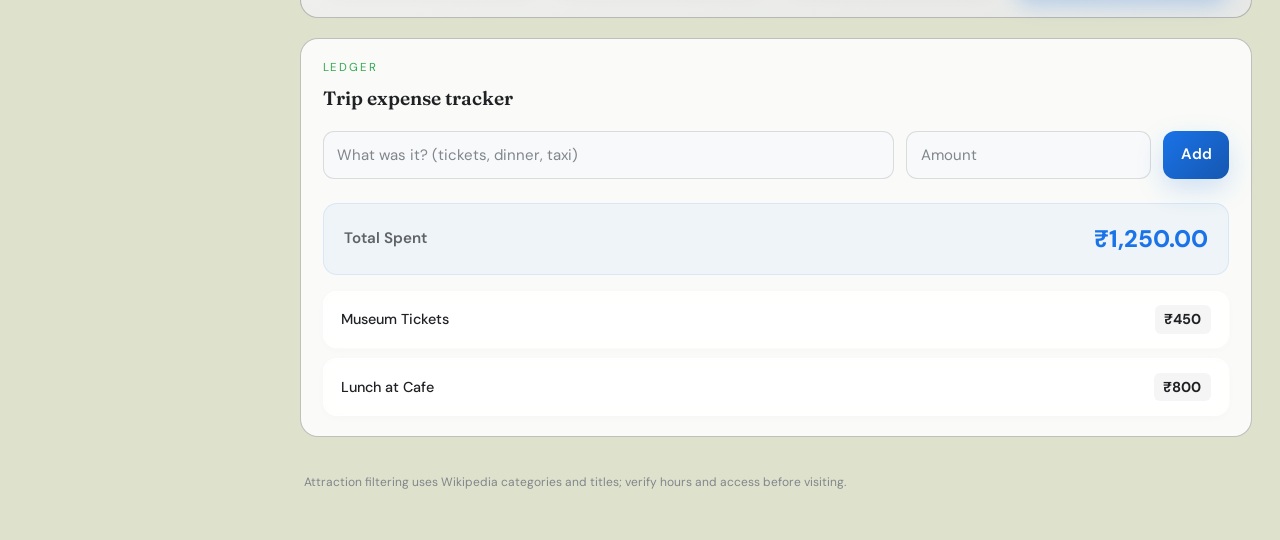
==== commit 7a06a6f5: "Update index.html" ====
--- a/index.html
+++ b/index.html
@@ -3,10 +3,10 @@
 <head>
   <meta charset="UTF-8" />
   <meta name="viewport" content="width=device-width, initial-scale=1.0" />
-  <title>WanderCraft — Travel Studio</title>
+  <title>WanderCraft — Travel Dashboard</title>
   <link rel="preconnect" href="https://fonts.googleapis.com" />
   <link rel="preconnect" href="https://fonts.gstatic.com" crossorigin />
-  <link href="https://fonts.googleapis.com/css2?family=Fraunces:wght@600;700&family=DM+Sans:wght@400;500;700&display=swap" rel="stylesheet" />
+  <link href="https://fonts.googleapis.com/css2?family=Fraunces:ital,opsz,wght@9..144,500;9..144,600;9..144,700&family=DM+Sans:ital,opsz,wght@0,9..40,400;0,9..40,500;0,9..40,600;0,9..40,700&display=swap" rel="stylesheet" />
   <link rel="stylesheet" href="styles.css" />
 </head>
 <body>
@@ -17,10 +17,7 @@
     <aside class="sidebar">
       <div class="brand">
         <div class="brand__icon" aria-hidden="true">
-          <svg width="28" height="28" viewBox="0 0 32 32" fill="none">
-            <path d="M16 2L4 9v14l12 7 12-7V9L16 2z" stroke="currentColor" stroke-width="1.5" stroke-linejoin="round"/>
-            <path d="M16 11v10M11 13.5l10 5M21 13.5l-10 5" stroke="currentColor" stroke-width="1.2" stroke-linecap="round"/>
-          </svg>
+          <svg width="28" height="28" viewBox="0 0 32 32" fill="none"><path d="M16 2L4 9v14l12 7 12-7V9L16 2z" stroke="currentColor" stroke-width="1.5" stroke-linejoin="round"/><path d="M16 11v10M11 13.5l10 5M21 13.5l-10 5" stroke="currentColor" stroke-width="1.2" stroke-linecap="round"/></svg>
         </div>
         <div>
           <p class="brand__eyebrow">WanderCraft</p>
@@ -29,9 +26,26 @@
       </div>
 
       <nav class="nav" aria-label="Primary">
-        <a class="nav__link" href="#planner">🧭 Trip planner</a>
-        <a class="nav__link" href="#nearby">📍 Nearby picks</a>
-        <a class="nav__link" href="#expenses">💳 Expenses Ledger</a>
+        <a class="nav__link" href="#planner">
+          <span class="nav__icon" aria-hidden="true"><svg width="18" height="18" viewBox="0 0 24 24" fill="none" stroke="currentColor" stroke-width="2"><path d="M12 2L2 7l10 5 10-5-10-5zM2 17l10 5 10-5M2 12l10 5 10-5"/></svg></span>
+          Trip planner
+        </a>
+        <a class="nav__link" href="#nearby">
+          <span class="nav__icon" aria-hidden="true"><svg width="18" height="18" viewBox="0 0 24 24" fill="none" stroke="currentColor" stroke-width="2"><circle cx="12" cy="12" r="10"/><path d="M12 6v6l4 2"/></svg></span>
+          Nearby picks
+        </a>
+        <a class="nav__link" href="#budget">
+          <span class="nav__icon" aria-hidden="true"><svg width="18" height="18" viewBox="0 0 24 24" fill="none" stroke="currentColor" stroke-width="2"><path d="M12 1v22M17 5H9.5a3.5 3.5 0 000 7h5a3.5 3.5 0 010 7H6"/></svg></span>
+          Budget AI
+        </a>
+        <a class="nav__link" href="#expenses">
+          <span class="nav__icon" aria-hidden="true"><svg width="18" height="18" viewBox="0 0 24 24" fill="none" stroke="currentColor" stroke-width="2"><rect x="2" y="5" width="20" height="14" rx="2"/><path d="M2 10h20"/></svg></span>
+          Expenses
+        </a>
+        <a class="nav__link" href="login.html">
+          <span class="nav__icon" aria-hidden="true"><svg width="18" height="18" viewBox="0 0 24 24" fill="none" stroke="currentColor" stroke-width="2"><path d="M9 21H5a2 2 0 0 1-2-2V5a2 2 0 0 1 2-2h4"/><path d="M16 17l5-5-5-5"/><path d="M21 12H9"/></svg></span>
+          Logout
+        </a>
       </nav>
 
       <div class="sidebar-card">
@@ -46,19 +60,30 @@
         <div class="hero__copy">
           <p class="eyebrow">Dashboard</p>
           <h2 class="hero__title">Plan trips with calm pacing and clear spend.</h2>
-          <p class="hero__sub">Curated picks favor heritage and nature—no campus or hospital clutter.</p>
+          <p class="hero__sub">Curated nearby picks favor temples, monuments, nature, and heritage—never campus or hospital clutter.</p>
+        </div>
+        <div class="hero__stat" aria-hidden="true">
+          <span class="hero__stat-label">Focus</span>
+          <span class="hero__stat-value">Rest · Transit · Taste</span>
         </div>
       </header>
 
       <section class="panel panel--elevated" id="planner">
-        <h3 class="panel__title">Create New Itinerary</h3>
+        <div class="panel__head">
+          <div>
+            <p class="eyebrow eyebrow--panel">Itinerary</p>
+            <h3 class="panel__title">Trip planner</h3>
+          </div>
+        </div>
         <form id="trip-form" class="trip-form">
           <div class="field-grid">
             <label class="field">
               <span>Origin</span>
               <div class="field-inline">
-                <input id="origin" name="origin" placeholder="Starting City" required />
-                <button id="origin-location-btn" class="btn btn--field-action" type="button">My location</button>
+                <input id="origin" name="origin" placeholder="City or region" required autocomplete="address-level2" />
+                <button id="origin-location-btn" class="btn btn--field-action" type="button" title="Use current location as origin">
+                  My location
+                </button>
               </div>
             </label>
             <label class="field">
@@ -66,13 +91,12 @@
               <input id="destination" name="destination" placeholder="Where you’re going" required />
             </label>
           </div>
-          
-          <div class="field-grid field-grid--3" style="margin-top: 1.5rem;">
+          <div class="field-grid field-grid--3">
             <label class="field">
               <span>Vibe</span>
               <select id="vibe" name="vibe">
                 <option value="adventure">Adventure</option>
-                <option value="chill" selected>Chill</option>
+                <option value="chill">Chill</option>
                 <option value="history">History</option>
                 <option value="food">Food</option>
                 <option value="nature">Nature</option>
@@ -80,66 +104,141 @@
             </label>
             <label class="field">
               <span>Duration (days)</span>
-              <input id="duration" name="duration" type="number" min="1" max="30" value="3" />
+              <input id="duration" name="duration" type="number" min="1" max="14" value="2" />
             </label>
             <label class="field">
               <span>Budget tier</span>
-              <select id="budget" name="budget">
-                <option value="low">Low (Backpacker)</option>
-                <option value="medium" selected>Medium (Standard)</option>
-                <option value="high">High (Luxury)</option>
+              <select id="budget-tier" name="budget">
+                <option value="low">Low</option>
+                <option value="medium" selected>Medium</option>
+                <option value="high">High</option>
               </select>
             </label>
           </div>
-          <button class="btn btn--primary" type="submit">Generate Plan →</button>
+          <button class="btn btn--primary" type="submit">
+            <span>Generate plan</span>
+            <svg class="btn__chev" width="18" height="18" viewBox="0 0 24 24" fill="none" stroke="currentColor" stroke-width="2" aria-hidden="true"><path d="M5 12h14M13 6l6 6-6 6"/></svg>
+          </button>
         </form>
 
-        <div id="result-section" class="itinerary-wrap" hidden style="margin-top: 2rem; border-top: 1px solid rgba(0,0,0,0.1); padding-top: 2rem;">
+        <div class="itinerary-wrap" id="result-section">
           <div class="result-bar">
-            <h4 id="result-heading" class="result-bar__title">Itinerary</h4>
-            <p id="result-meta" class="result-bar__meta"></p>
+            <h4 id="result-heading" class="result-bar__title" tabindex="-1">Itinerary</h4>
+            <p id="result-meta" class="result-bar__meta">Trip details will appear here</p>
           </div>
           <div class="tip-card">
-            <p id="tip-text" class="tip-card__body"></p>
+            <div class="tip-card__icon" aria-hidden="true">✦</div>
+            <div>
+              <p class="tip-card__label">Practical tip</p>
+              <p id="tip-text" class="tip-card__body">Keep your plans flexible and enjoy the journey.</p>
+            </div>
           </div>
           
           <div id="itinerary" class="itinerary-grid">
+            
+            <div class="itinerary-card">
+              <div class="itinerary-card__header">
+                <img src="https://via.placeholder.com/50" alt="Icon" class="itinerary-card__icon">
+              </div>
+              <div class="itinerary-card__body">
+                <h3 class="itinerary-card__title">Day 1: City Tour</h3>
+                <p class="itinerary-card__desc">Explore the local monuments, historical sites, and grab a quick bite at the famous central cafe.</p>
+              </div>
+              <div class="itinerary-card__progress">
+                <div class="progress-info"><span>100% Planned</span></div>
+                <div class="progress-bar"><div class="progress-fill" style="width: 100%;"></div></div>
+              </div>
+              <div class="itinerary-card__footer">
+                <span class="status-tag status--warning">4 Places to visit</span>
+              </div>
             </div>
 
-          <h3 class="panel__title" style="margin-top: 2.5rem;">Budget Estimates</h3>
-          <div id="budget-summary" class="budget-grid">
+            <div class="itinerary-card">
+              <div class="itinerary-card__header">
+                <img src="https://via.placeholder.com/50" alt="Icon" class="itinerary-card__icon">
+              </div>
+              <div class="itinerary-card__body">
+                <h3 class="itinerary-card__title">Day 2: Nature Walk</h3>
+                <p class="itinerary-card__desc">A peaceful day focusing on nearby nature reserves, parks, and ending with a scenic sunset view.</p>
+              </div>
+              <div class="itinerary-card__progress">
+                <div class="progress-info"><span>60% Planned</span></div>
+                <div class="progress-bar"><div class="progress-fill" style="width: 60%; background: var(--accent-2);"></div></div>
+              </div>
+              <div class="itinerary-card__footer">
+                <span class="status-tag status--danger">2 Places pending</span>
+              </div>
             </div>
-        </div>
+
+          </div>
+          </div>
       </section>
 
       <section class="panel" id="nearby">
-        <h3 class="panel__title">Nearby Tourist Picks</h3>
-        <p class="panel__lede" style="margin-bottom: 1rem; color: #5f6368;">Filtered for heritage and nature only.</p>
-        <div id="places" class="places-grid">
-          </div>
-      </section>
-
-      <section class="panel panel--budget" id="expenses">
-        <h3 class="panel__title">Trip Expense Tracker</h3>
-        <form id="expense-form" class="expense-form" style="margin-top: 1rem;">
-          <input type="text" id="expense-note" placeholder="What was it?" required />
-          <input type="number" id="expense-amount" placeholder="Amount (₹)" step="0.01" required />
+        <div class="panel__head panel__head--split">
+          <div>
+            <p class="eyebrow eyebrow--panel">Explore</p>
+            <h3 class="panel__title">Nearby tourist picks</h3>
+            <p class="panel__lede">Filtered for temples, monuments, museums, nature, and heritage. Schools, hospitals, and transport hubs are hidden.</p>
+          </div>
+        </div>
+        <div id="places" class="places-grid" role="list"></div>
+      </section>
+
+      <section class="panel panel--budget" id="budget">
+        <div class="panel__head">
+          <div>
+            <p class="eyebrow eyebrow--panel">Estimates</p>
+            <h3 class="panel__title">AI budget suggestion</h3>
+            <p class="panel__lede">Rough per-trip totals from your last generated plan (illustrative).</p>
+          </div>
+        </div>
+        <div id="budget-summary" class="budget-grid">
+          <div class="budget-box">
+            <p>Travel</p>
+            <strong>₹4,500</strong>
+          </div>
+          <div class="budget-box">
+            <p>Food</p>
+            <strong>₹2,200</strong>
+          </div>
+          <div class="budget-box">
+            <p>Stay</p>
+            <strong>₹3,000</strong>
+          </div>
+          <div class="budget-box budget-box--total">
+            <p>Total Estimated</p>
+            <strong>₹9,700</strong>
+          </div>
+        </div>
+      </section>
+
+      <section class="panel" id="expenses">
+        <div class="panel__head">
+          <div>
+            <p class="eyebrow eyebrow--panel">Ledger</p>
+            <h3 class="panel__title">Trip expense tracker</h3>
+          </div>
+        </div>
+        <form id="expense-form" class="expense-form">
+          <input type="text" id="expense-note" placeholder="What was it? (tickets, dinner, taxi)" required />
+          <input type="number" id="expense-amount" placeholder="Amount" step="0.01" min="0" required />
           <button class="btn btn--primary btn--compact" type="submit">Add</button>
         </form>
-        
+        <div class="expense-total">Total Spent <span id="expense-total">₹1,250.00</span></div>
         <ul id="expense-list" class="expense-list">
-          </ul>
-        
-        <div class="expense-total">Total Spent: ₹<span id="expense-total">0.00</span></div>
-        
-        <button onclick="clearAllData()" class="btn btn--field-action" style="margin-top: 1.5rem; width: 100%; color: #d93025; border-color: rgba(217, 48, 37, 0.2);">
-          🗑️ Remove All Ledger Data
-        </button>
-      </section>
-
-      <p class="fine-print" style="text-align: center; padding: 2rem; opacity: 0.6;">
-        WanderCraft Studio © 2026 • Verified Heritage Filtering Active
-      </p>
+          <li>
+            <span>Museum Tickets</span>
+            <strong>₹450</strong>
+          </li>
+          <li>
+            <span>Lunch at Cafe</span>
+            <strong>₹800</strong>
+          </li>
+        </ul>
+      </section>
+
+      <p class="fine-print">Attraction filtering uses Wikipedia categories and titles; verify hours and access before visiting.</p>
     </main>
   </div>
 
--- a/styles.css
+++ b/styles.css
@@ -903,4 +903,4 @@
   .btn--compact {
     width: 100%;
   }
-}+}
